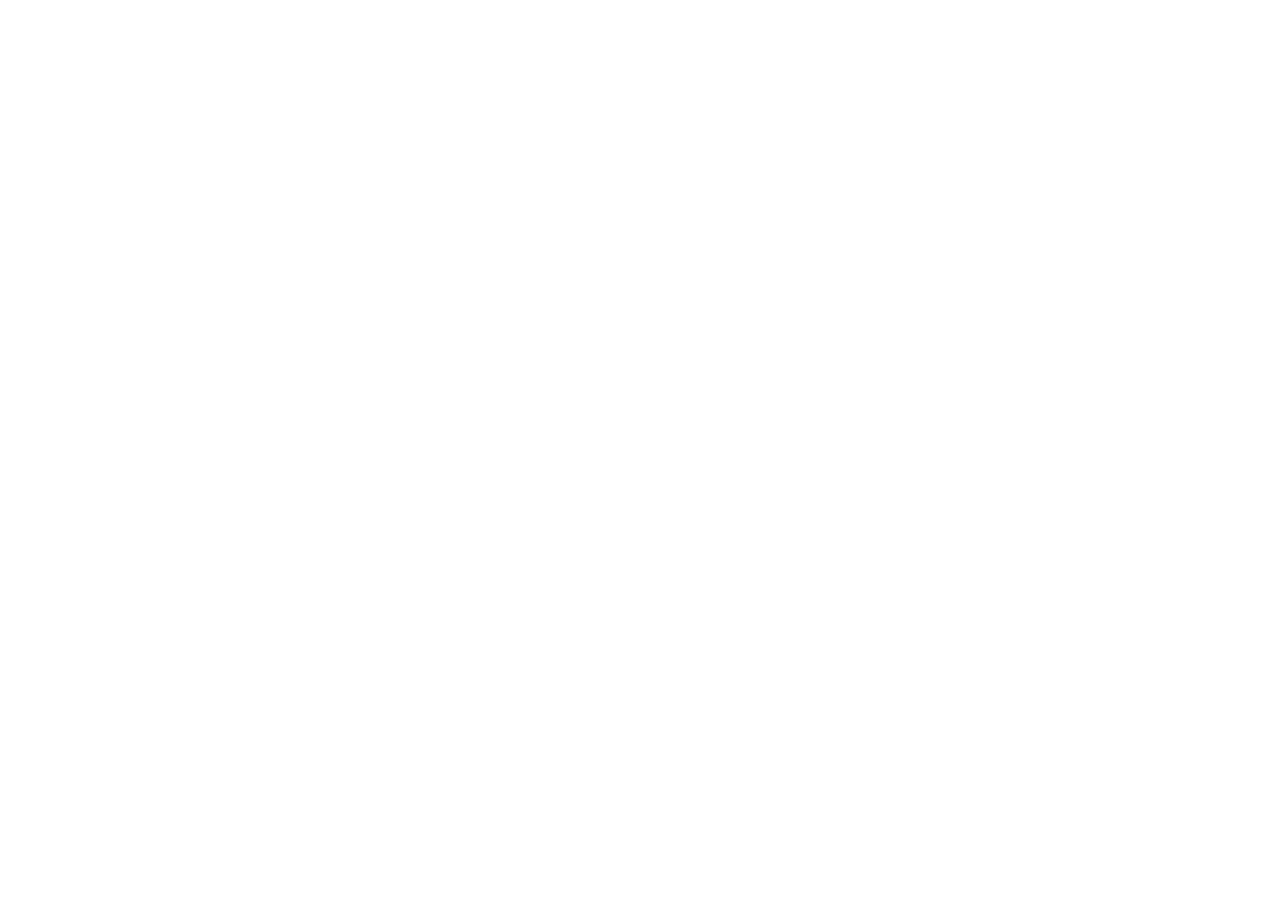
==== Oct2023/css-practice/index.html @ 6e623ebc "created base files" ====
<!DOCTYPE html>
<html lang="en">
<head>
    <meta charset="UTF-8">
    <meta name="viewport" content="width=device-width, initial-scale=1.0">
    <link rel="stylesheet" href="style.css">
    <script src="app.js" defer></script>
    <title>CSS Practice</title>
</head>
<body>
    
</body>
</html>
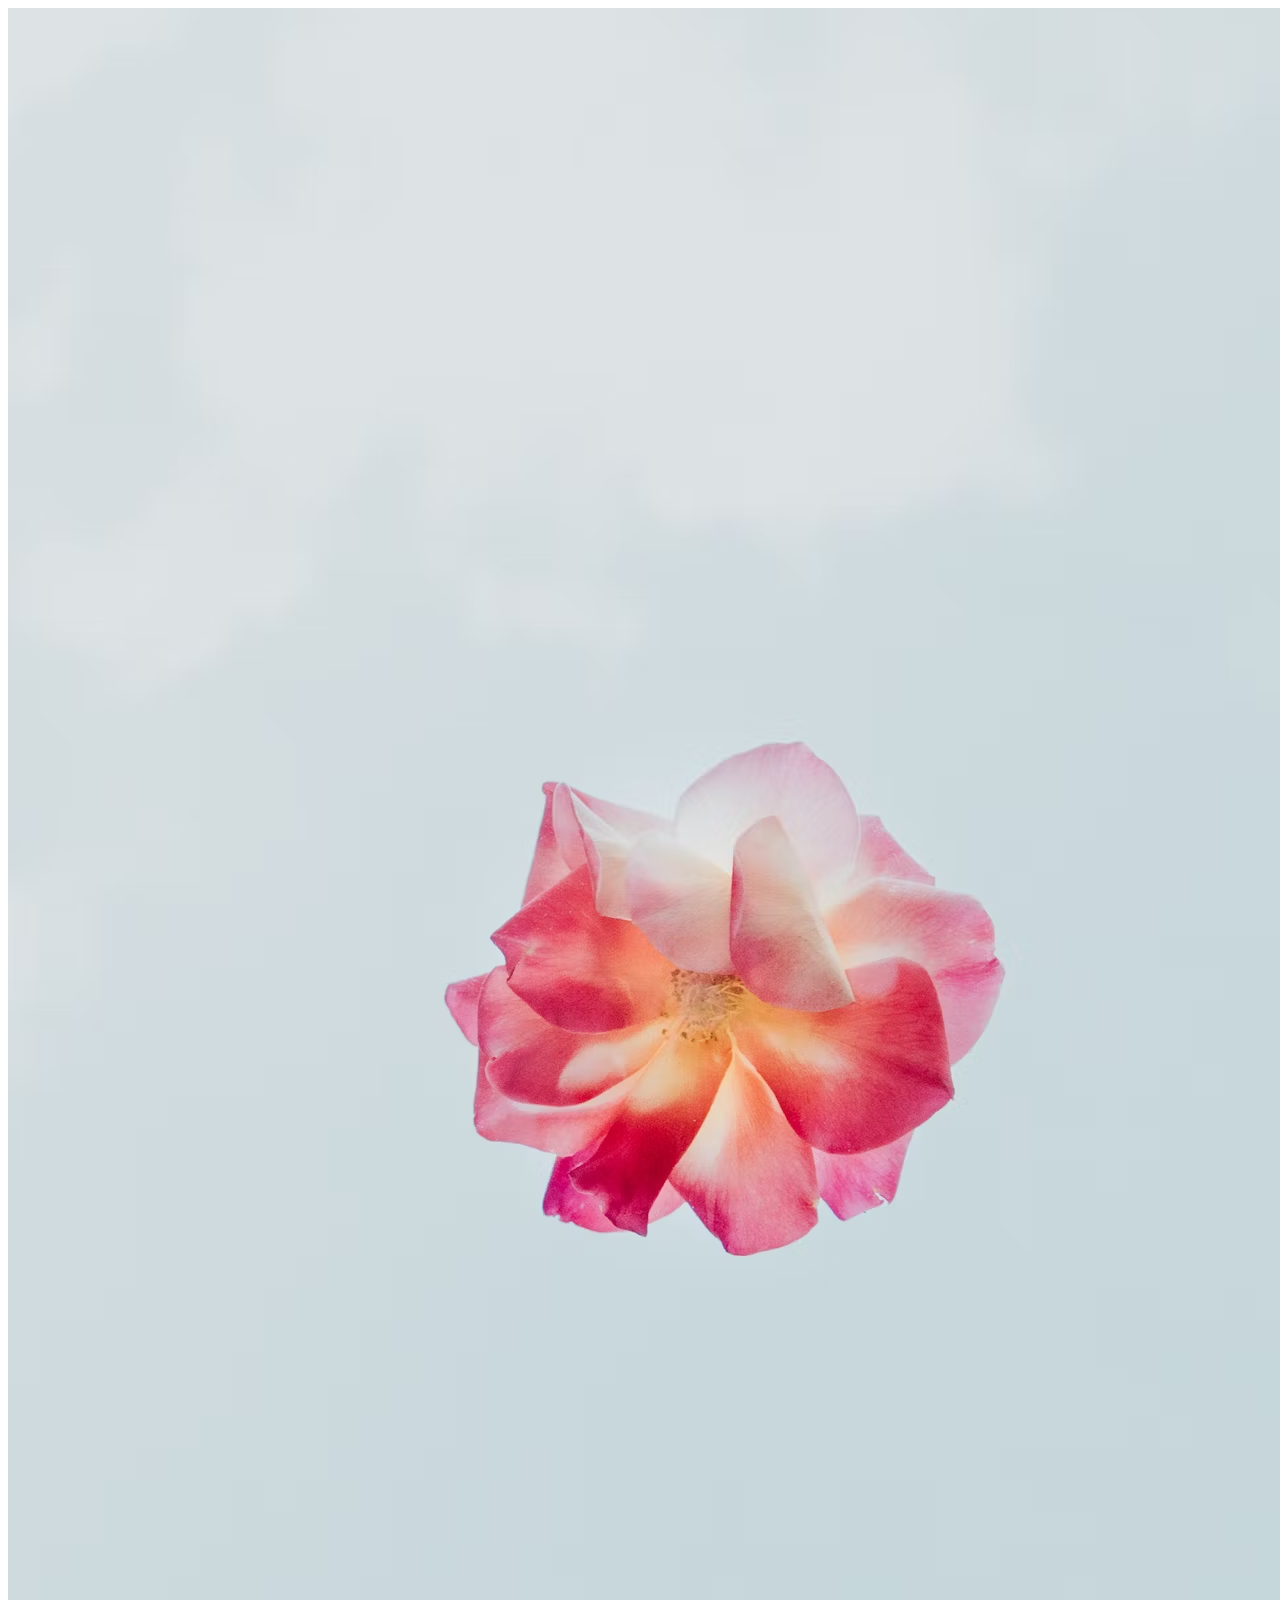
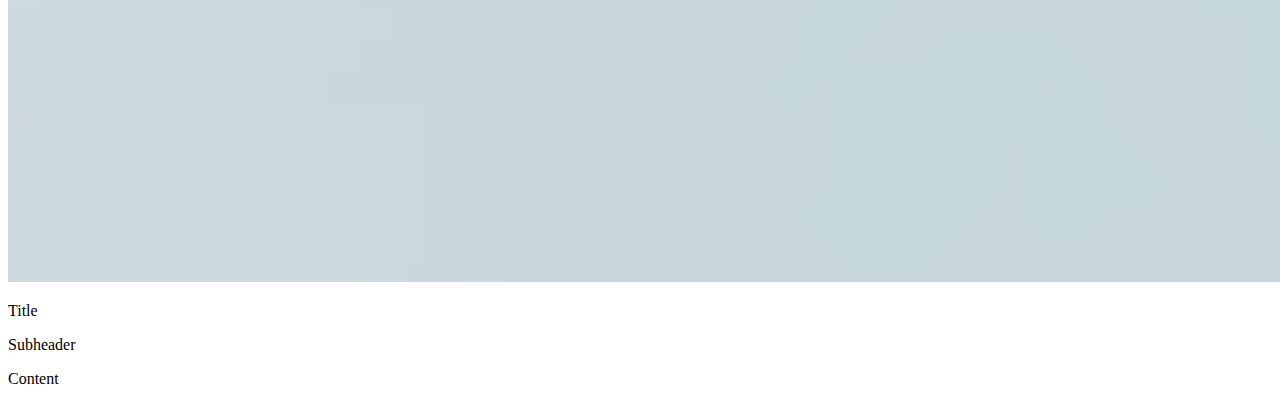
==== commit 792fd1a9: "created card file and css classes and ids" ====
--- a/Oct2023/css-practice/index.html
+++ b/Oct2023/css-practice/index.html
@@ -8,6 +8,15 @@
     <title>CSS Practice</title>
 </head>
 <body>
-    
+    <div class = "container">
+        <div class = "card">
+            <img class = "sample-image" src ="flower-sample.avif" alt = "pink flower sample">
+            <div class = "text">
+                <p id = "title">Title</p>
+                <p id = "subhead">Subheader</p>
+                <p id = "content">Content</p>
+            </div>
+        </div>
+    </div>
 </body>
 </html>--- a/Oct2023/css-practice/style.css
+++ b/Oct2023/css-practice/style.css
@@ -0,0 +1,13 @@
+.container {}
+
+.card {}
+
+.sample-image {}
+
+.text {}
+
+#title {}
+
+#subhead {}
+
+#content {}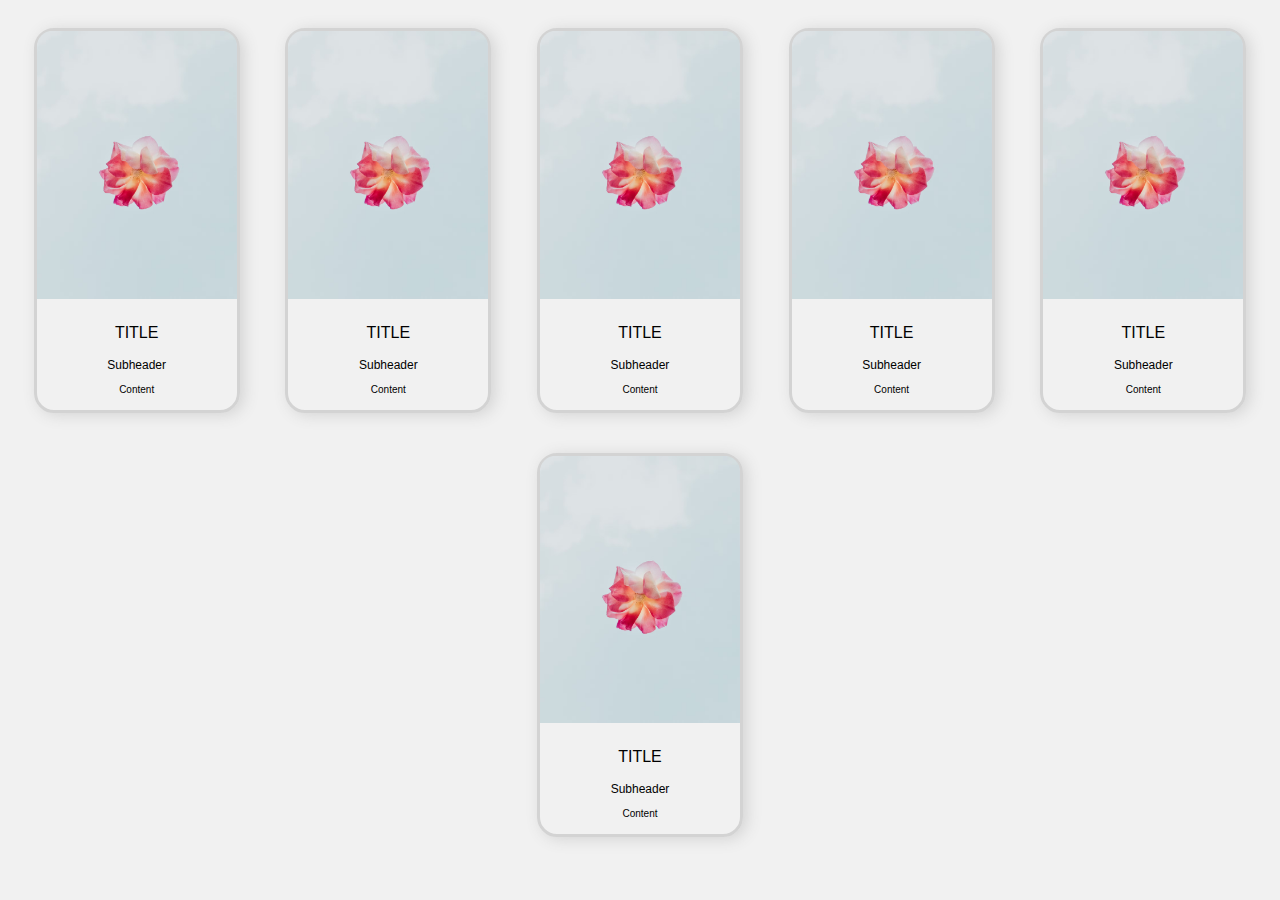
==== commit 0d7b2b24: "finished card titles" ====
--- a/Oct2023/css-practice/index.html
+++ b/Oct2023/css-practice/index.html
@@ -17,6 +17,47 @@
                 <p id = "content">Content</p>
             </div>
         </div>
+        <div class = "card">
+            <img class = "sample-image" src ="flower-sample.avif" alt = "pink flower sample">
+            <div class = "text">
+                <p id = "title">Title</p>
+                <p id = "subhead">Subheader</p>
+                <p id = "content">Content</p>
+            </div>
+        </div>
+        <div class = "card">
+            <img class = "sample-image" src ="flower-sample.avif" alt = "pink flower sample">
+            <div class = "text">
+                <p id = "title">Title</p>
+                <p id = "subhead">Subheader</p>
+                <p id = "content">Content</p>
+            </div>
+        </div>
+        <div class = "card">
+            <img class = "sample-image" src ="flower-sample.avif" alt = "pink flower sample">
+            <div class = "text">
+                <p id = "title">Title</p>
+                <p id = "subhead">Subheader</p>
+                <p id = "content">Content</p>
+            </div>
+        </div>
+        <div class = "card">
+            <img class = "sample-image" src ="flower-sample.avif" alt = "pink flower sample">
+            <div class = "text">
+                <p id = "title">Title</p>
+                <p id = "subhead">Subheader</p>
+                <p id = "content">Content</p>
+            </div>
+        </div>
+        <div class = "card">
+            <img class = "sample-image" src ="flower-sample.avif" alt = "pink flower sample">
+            <div class = "text">
+                <p id = "title">Title</p>
+                <p id = "subhead">Subheader</p>
+                <p id = "content">Content</p>
+            </div>
+        </div>
+        
     </div>
 </body>
 </html>--- a/Oct2023/css-practice/style.css
+++ b/Oct2023/css-practice/style.css
@@ -1,13 +1,43 @@
-.container {}
+body {
+    background: #f1f1f1;
+}
 
-.card {}
+.container {
+    display: flex;
+    flex-flow: row wrap;
+    justify-content: space-evenly;
 
-.sample-image {}
+}
 
-.text {}
+.card {
+    max-width: 200px;
+    max-height: 400px;
+    border: 3px solid #d3d3d3;
+    box-shadow: 4px 2px 15px #d3d3d3;
+    border-radius: 20px;
+    margin: 20px;
+}
 
-#title {}
+.sample-image {
+    width: 100%;
+    height: auto;
+    border-radius: 15px 15px 0px 0px;
+}
 
-#subhead {}
+.text {
+    font-family: sans-serif;
+    text-align: center;
+    padding: 5px;
+}
 
-#content {}+#title {
+    text-transform: uppercase;
+}
+
+#subhead {
+    font-size: 12px;
+}
+
+#content {
+    font-size: 10px;
+}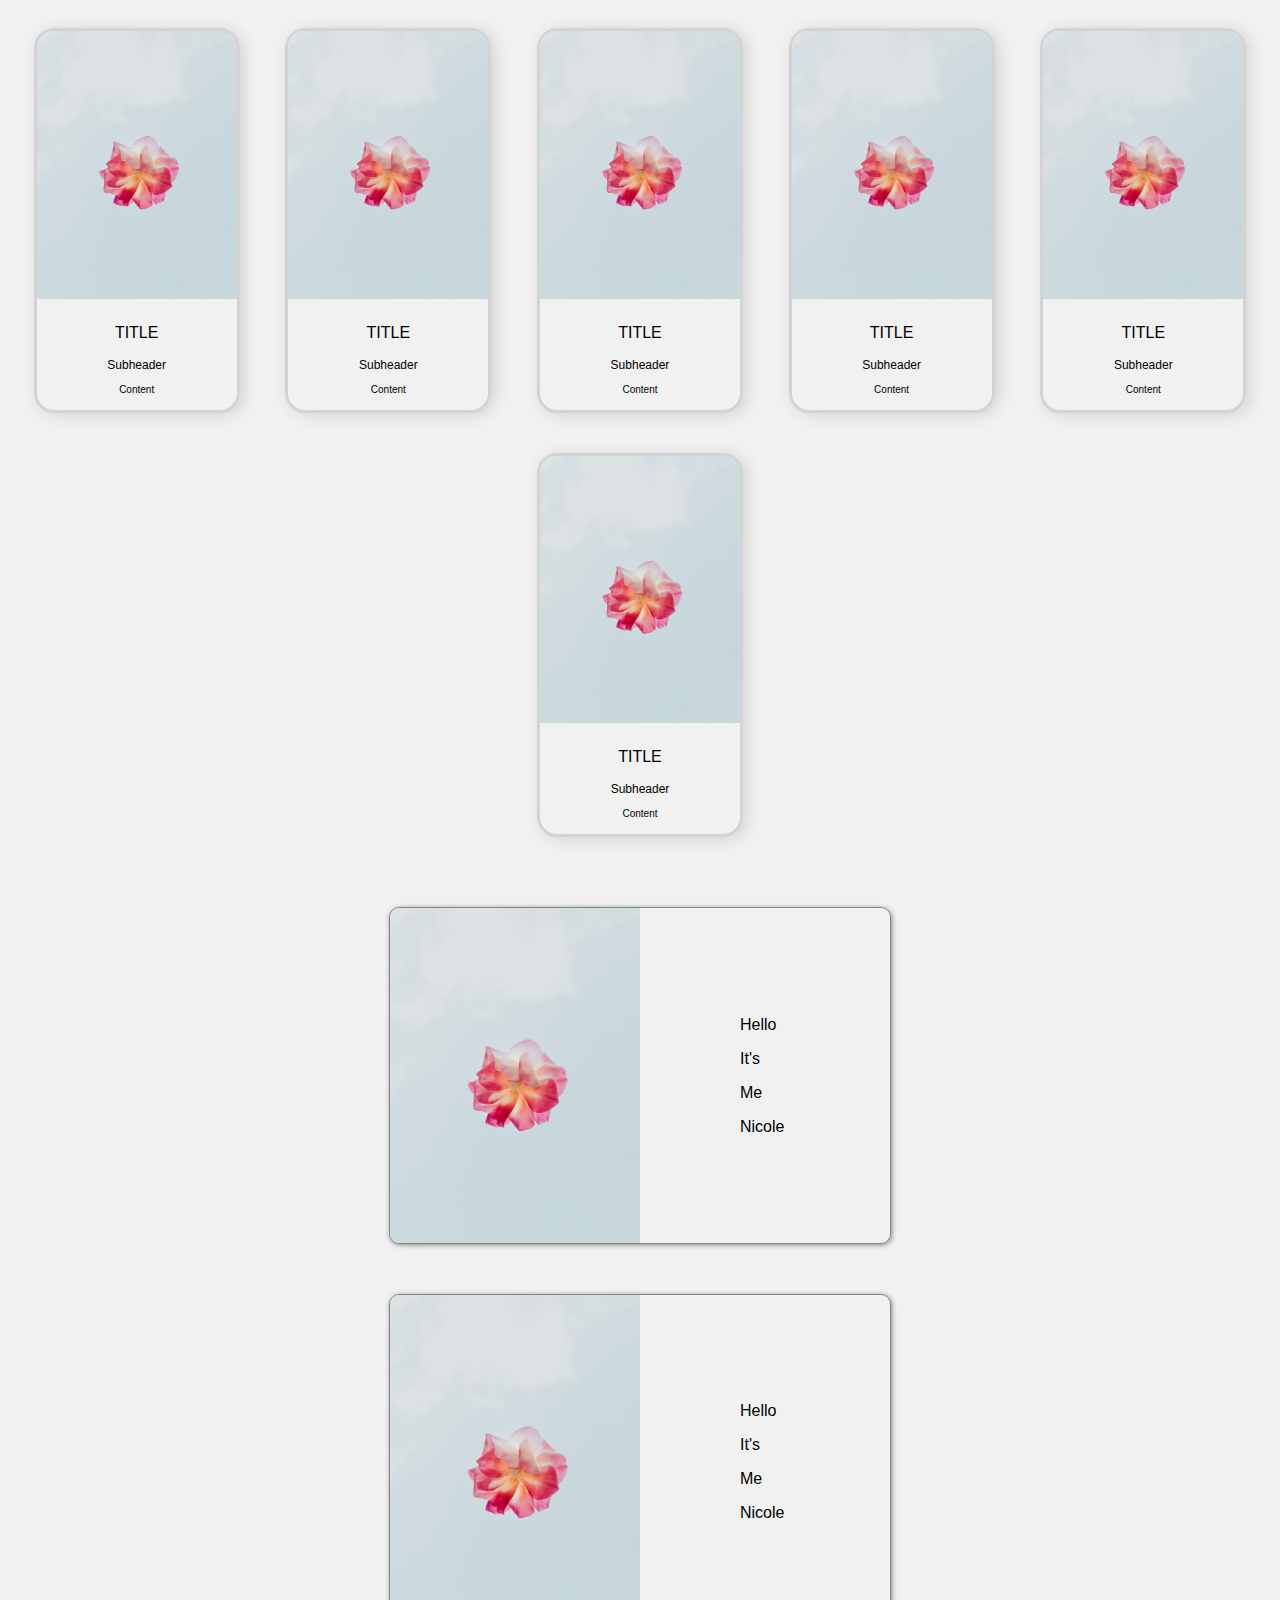
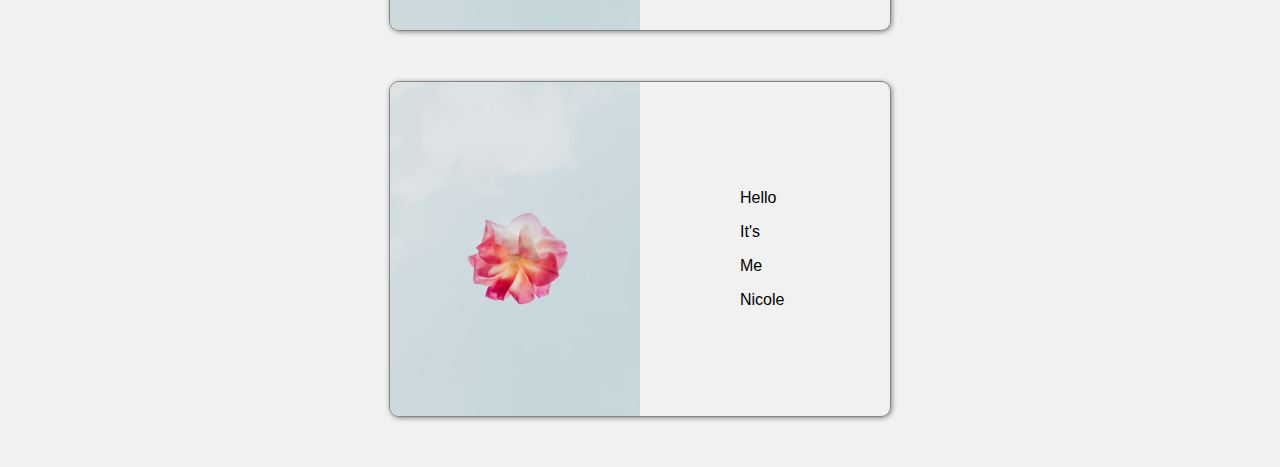
==== commit 3d403079: "finished horizontal lining" ====
--- a/Oct2023/css-practice/index.html
+++ b/Oct2023/css-practice/index.html
@@ -8,6 +8,7 @@
     <title>CSS Practice</title>
 </head>
 <body>
+    <!-- cards with an image on top -->
     <div class = "container">
         <div class = "card">
             <img class = "sample-image" src ="flower-sample.avif" alt = "pink flower sample">
@@ -59,5 +60,33 @@
         </div>
         
     </div>
+    <!-- cards with side by side text and image -->
+    <div class = "horizon-container"> 
+        <img src="./flower-sample.avif" height = "auto" class = "horizon-img">
+        <div class = "horizon-text">
+            <p>Hello</p>
+            <p>It's</p>
+            <p>Me</p>
+            <p>Nicole</p>
+        </div>
+    </div>
+    <div class = "horizon-container"> 
+        <img src="./flower-sample.avif" height = "auto" class = "horizon-img">
+        <div class = "horizon-text">
+            <p>Hello</p>
+            <p>It's</p>
+            <p>Me</p>
+            <p>Nicole</p>
+        </div>
+    </div>
+    <div class = "horizon-container"> 
+        <img src="./flower-sample.avif" height = "auto" class = "horizon-img">
+        <div class = "horizon-text">
+            <p>Hello</p>
+            <p>It's</p>
+            <p>Me</p>
+            <p>Nicole</p>
+        </div>
+    </div>
 </body>
 </html>--- a/Oct2023/css-practice/style.css
+++ b/Oct2023/css-practice/style.css
@@ -1,3 +1,5 @@
+/* CSS for flex cards */
+
 body {
     background: #f1f1f1;
 }
@@ -8,6 +10,7 @@
     justify-content: space-evenly;
 
 }
+
 
 .card {
     max-width: 200px;
@@ -40,4 +43,44 @@
 
 #content {
     font-size: 10px;
+}
+
+/* CSS for side by side */
+.horizon-container {
+    max-width: 500px;
+    display: flex;
+    border: 1.5px solid #868585;
+    margin: 50px auto;
+    border-radius: 10px;
+    box-shadow: 1px 1px 5px #868585;
+}
+
+.horizon-img {
+    width: 250px;
+    border-radius: 10px 0px 0px 10px;
+}
+
+.horizon-text {
+    width: 250px;
+    padding-left: 100px;
+    align-self: center;
+    font-family: sans-serif;
+    
+}
+
+@media screen and (max-width: 500px) {
+    .horizon-container {
+        max-width: 200px;
+    }
+
+    .horizon-img {
+        width: 100px!important;
+    }
+
+    .horizon-text {
+        width: 100px;
+        padding-left: 20px;
+        font-size: 12px;
+    }
+
 }